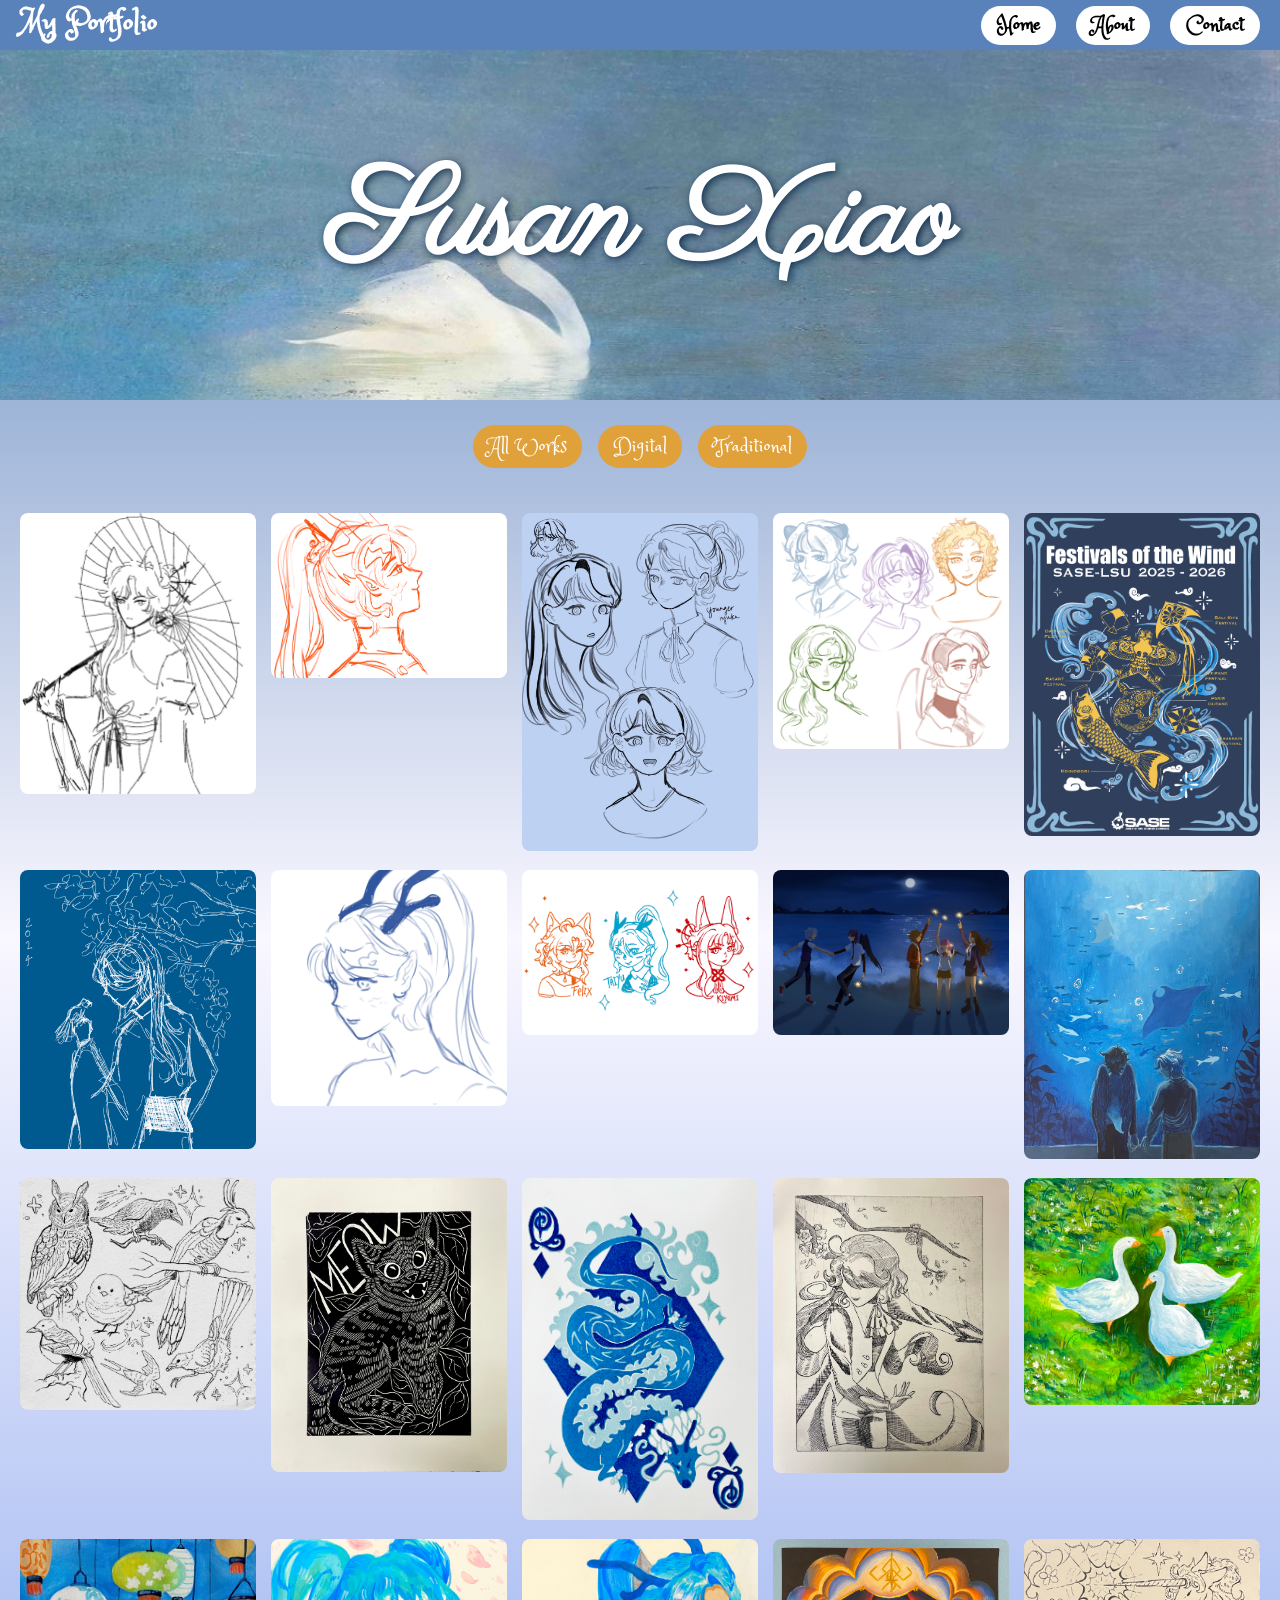
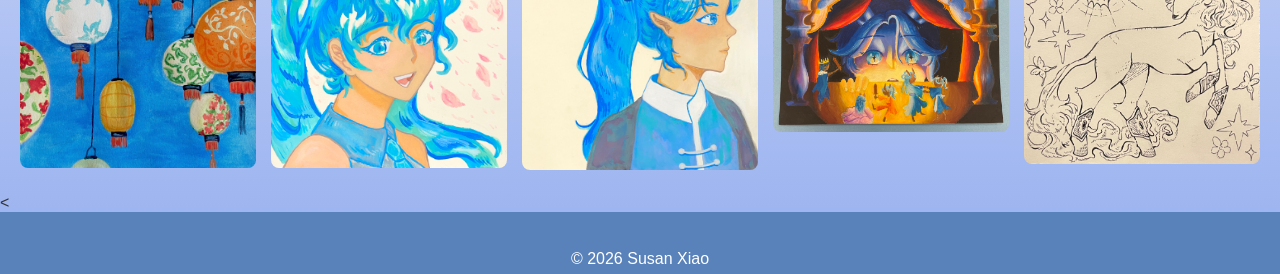
==== index.html @ 870fe25b "asdf" ====
<!doctype html>
<html class="no-js" lang="en">

<head>
  <meta charset="utf-8">
  <title>Responsive Layouts</title>
  <meta name="description" content="This site will serve as the hub for many sub responsive layouts">
  <meta name="viewport" content="width=device-width, initial-scale=1">

  <meta property="og:title" content="">
  <meta property="og:type" content="">
  <meta property="og:url" content="">
  <meta property="og:image" content="">

  <link rel="manifest" href="site.webmanifest">
  <link rel="icon" href="icon.png">

  <link rel="stylesheet" href="css/normalize.css">
  <link rel="stylesheet" href="css/main.css">

  <meta name="theme-color" content="#fafafa">
  <link rel="preconnect" href="https://fonts.googleapis.com">
  <link rel="preconnect" href="https://fonts.gstatic.com" crossorigin>
  <link href="https://fonts.googleapis.com/css2?family=Dr+Sugiyama&family=Fleur+De+Leah&family=MonteCarlo&family=Parisienne&family=Princess+Sofia&family=Stalemate&display=swap" rel="stylesheet">
</head>

<body>
  <div class="top-bar">
    <nav>
      <h1>My Portfolio</h1>
      <ul>
        <li><a href="index.html">Home</a></li>
        <li><a href="about.html">About</a></li>
        <li><a href="contact.html">Contact</a></li>
      </ul>
    </nav>
  </div>

  <header class="hero">
    <div class="hero-text">
      <h2>Susan Xiao</h2>
    </div>
  </header>

  <section class="filters">
    <button onclick="filterSelection('all')">All Works</button>
    <button onclick="filterSelection('digital')">Digital</button>
    <button onclick="filterSelection('traditional')">Traditional</button>
  </section>

  <section class="gallery">

  <div class="art digital">
    <button class="art-btn" onclick="openModal(this.querySelector('img'))" aria-label="View Kiyomi, Digital Illustration, 2024">    
    <img 
      src="img/kiyomi.jpg" 
      onclick="openModal(this)"
      data-title="Kiyomi"
      data-year="2024"
      data-medium="Digital Illustration - Sketch"
      alt="">
    </button>
  </div>


  <div class="art digital">
    <button class="art-btn" onclick="openModal(this.querySelector('img'))" aria-label="View Taiyu, Digital Illustration, 2025"> 
    <img 
      src="img/taiyured.JPG" 
      onclick="openModal(this)"
      data-title="Taiyu (Red)"
      data-year="2025"
      data-medium="Digital Illustration - Sketch"
      alt="">
    </button>
  </div>

  <div class="art digital">
    <button class="art-btn" onclick="openModal(this.querySelector('img'))" aria-label="View Ryuka, Digital Illustration, 2025">
    <img 
      src="img/ryuka.JPG" 
      onclick="openModal(this)"
      data-title="Ryuka"
      data-year="2025"
      data-medium="Digital Illustration - Character Design"
      alt="">
    </button>
  </div>

  <div class="art digital">
    <button class="art-btn" onclick="openModal(this.querySelector('img'))" aria-label="View Troubled, Digital Illustration, 2026">
    <img 
      src="img/troubled.JPG" 
      onclick="openModal(this)"
      data-title="Troubled"
      data-year="2026"
      data-medium="Digital Illustration - Character Design"
      alt="">
    </button>
  </div>

  <div class="art digital">
    <button class="art-btn" onclick="openModal(this.querySelector('img'))" aria-label="View SASE Tshirt, Digital Illustration, 2026">
    <img 
      src="img/sase.jpg" 
      onclick="openModal(this)"
      data-title="SASE Tshirt"
      data-year="2026"
      data-medium="Digital Illustration - Shirt Design"
      alt="">
    </button>
  </div>

  <div class="art digital">
  <button class="art-btn" onclick="openModal(this.querySelector('img'))" aria-label="View Taiyu (Blue), Digital Illustration, 2024">
    <img 
      src="img/taiyubluesketch.jpg" 
      onclick="openModal(this)"
      data-title="Taiyu (Blue)"
      data-year="2024"
      data-medium="Digital Illustration - Sketch"
      alt="">
    </button>
  </div>

  <div class="art digital">
    <button class="art-btn" onclick="openModal(this.querySelector('img'))" aria-label="View Wandering, Digital Illustration, 2026">
    <img 
      src="img/taiyusketch.jpg" 
      onclick="openModal(this)"
      data-title="Wandering"
      data-year="2026"
      data-medium="Digital Illustration - Sketch"
      alt="">
    </button>
  </div>

  <div class="art digital">
    <button class="art-btn" onclick="openModal(this.querySelector('img'))" aria-label="View Duty Bound Trio, Digital Illustration, 2025">
    <img 
      src="img/dutyboundtrio.JPG" 
      onclick="openModal(this)"
      data-title="Duty Bound Trio"
      data-year="2025"
      data-medium="Digital Illustration - Tshirt Design"
      alt="">
    </button>
  </div>

  <div class="art digital">
    <button class="art-btn" onclick="openModal(this.querySelector('img'))" aria-label="View A Night to Remember, Digital Illustration, 2023">
    <img 
      src="img/troubledbeach.JPG" 
      onclick="openModal(this)"
      data-title="A Night to Remember"
      data-year="2023"
      data-medium="Digital Illustration"
      alt="">
    </button>
  </div>

  <div class="art traditional">
    <button class="art-btn" onclick="openModal(this.querySelector('img'))" aria-label="View Aquarium, Guoache, 2023">
    <img 
      src="img/aquarium.jpg" 
      onclick="openModal(this)"
      data-title="Aquarium"
      data-year="2023"
      data-medium="Guoache"
      alt="">
    </button>
  </div>

  <div class="art traditional">
    <button class="art-btn" onclick="openModal(this.querySelector('img'))" aria-label="View Birdies, Pen and Ink, 2026">
    <img 
      src="img/birdie.JPG" 
      onclick="openModal(this)"
      data-title="Birdies"
      data-year="2026"
      data-medium="Pen and Ink"
      alt="">
    </button>
  </div>

  <div class="art traditional">
    <button class="art-btn" onclick="openModal(this.querySelector('img'))" aria-label="View Mr. Meow, Printmaking, 2025">
    <img 
      src="img/cat.jpg" 
      onclick="openModal(this)"
      data-title="Mr. Meow"
      data-year="2025"
      data-medium="Printmaking"
      alt="">
      </button>
  </div>

  <div class="art traditional">
    <button class="art-btn" onclick="openModal(this.querySelector('img'))" aria-label="View Queen's Companion, Printmaking, 2025">
    <img 
      src="img/dragoncard.png" 
      onclick="openModal(this)"
      data-title="Queen's Companion"
      data-year="2025"
      data-medium="Printmaking"
      alt="">
    </button>
  </div>

  <div class="art traditional">
  <button class="art-btn" onclick="openModal(this.querySelector('img'))" aria-label="View End of a Performance, Printmaking, 2025">
    <img 
      src="img/furina.jpg" 
      onclick="openModal(this)"
      data-title="End of a Performance"
      data-year="2025"
      data-medium="Printmaking"
      alt="">
    </button>
  </div>

  <div class="art traditional">
  <button class="art-btn" onclick="openModal(this.querySelector('img'))" aria-label="View Meadow Trio, Guoache, 2026">
    <img 
      src="img/geese.jpg" 
      onclick="openModal(this)"
      data-title="Meadow Trio"
      data-year="2026"
      data-medium="Guoache"
      alt="">
    </button>
  </div>

  <div class="art traditional">
  <button class="art-btn" onclick="openModal(this.querySelector('img'))" aria-label="View Hanging Lanterns, Guoache, 2026">
   <img 
      src="img/lanterns.PNG" 
      onclick="openModal(this)"
      data-title="Hanging Lanterns"
      data-year="2026"
      data-medium="Guoache"
      alt="">
    </button>
  </div>

  <div class="art traditional">
    <button class="art-btn" onclick="openModal(this.querySelector('img'))" aria-label="View MIKU, Guoache, 2026">
    <img 
      src="img/miku.JPG" 
      onclick="openModal(this)"
      data-title="MIKU"
      data-year="2026"
      data-medium="Guoache"
      alt="">
    </button>
  </div>

  <div class="art traditional">
    <button class="art-btn" onclick="openModal(this.querySelector('img'))" aria-label="View Little Prince, Guoache, 2026">
    <img 
      src="img/taiyu.JPG" 
      onclick="openModal(this)"
      data-title="Little Prince"
      data-year="2026"
      data-medium="Guoache"
      alt="">
      </button>
  </div>

  <div class="art traditional">
    <button class="art-btn" onclick="openModal(this.querySelector('img'))" aria-label="View The Family, Oil Pastels, 2023">
    <img 
      src="img/taiyustage.JPG" 
      onclick="openModal(this)"
      data-title="The Family"
      data-year="2023"
      data-medium="Oil Pastels"
      alt="">
    </button>
  </div>

  <div class="art traditional">
  <button class="art-btn" onclick="openModal(this.querySelector('img'))" aria-label="View Unicrown, Pen and Ink, 2026">
    
    <img 
      src="img/unicorn.JPG" 
      onclick="openModal(this)"
      data-title="Unicrown"
      data-year="2026"
      data-medium="Pen and Ink"
      alt="">
    </button>
  </div>
</section>

<<div id="lightbox">
  <div id="lightbox-content" onclick="event.stopPropagation()">

    <!-- Close button -->
    <span id="close-btn" onclick="closeModal()">×</span>

    <!-- Left arrow -->
    <span class="arrow left" onclick="changeImage(-1)">❮</span>

    <!-- Image -->
    <img id="lightbox-img">

    <!-- Right arrow -->
    <span class="arrow right" onclick="changeImage(1)">❯</span>

    <!-- Caption -->
    <div id="lightbox-caption">
      <h3 id="caption-title"></h3>
      <p id="caption-year"></p>
      <p id="caption-medium"></p>
    </div>

  </div>
</div>

<footer>
  <p>© 2026 Susan Xiao</p>
</footer>

  <script src="js/main.js"></script>
</body>
---- css/main.css ----
lightbox:root {
  --blue: #1e3a8a;
  --light-blue: #3b82f6;
  --yellow: #facc15;
  --white: #ffffff;
}

.top-bar {
  height: 50px;
  background: #5982ba;
  display: flex;
  align-items: center;
  padding: 0 20px;
}

body {
  margin: 0;
  font-family: Arial, sans-serif;
  color: #333;

  background: linear-gradient(
    to bottom,
    #5982ba,
    #f9f7ff,
    #97b0ef
  );
}

.hero {
  background-image: url("../img/hero3.jpg");
  background-position: center;
  background-repeat: no-repeat;
  background-size: cover;
  position: relative;
  height: 350px;
}

.hero.small {
  padding: 40px 20px;
}

.hero-text {
  position: absolute;
  top: 50%;
  left: 50%;
  transform: translate(-50%, -50%);
  text-align: center;
  color: white;
}

.hero-text h2 {
  font-size: 125px;
  font-family: "Parisienne", cursive;
  margin: 0;
  text-shadow: 2px 2px 8px rgba(5, 34, 67, 0.884);
}

/* Nav */
nav {
  display: flex;
  justify-content: space-between;
  align-items: center;
  width: 100%;
}

nav h1 {
  color: white;
  font-size: 30px;
  margin: 0;
  font-family: "Princess Sofia", cursive;

}

nav ul {
  list-style: none;
  display: flex;
  gap: 20px;
  margin: 0;
  padding: 0;
  font-family: "Princess Sofia", cursive;
  font-size: 20px;

}

nav a {
  display: inline-block;
  padding: 8px 16px;
  background: white;
  color: black;
  text-decoration: none;
  font-weight: bold;
  border-radius: 25px; /* rounded edges */
  transition: all 0.3s ease;
}

/* Hover animation */
nav a:hover {
  background: var(--light-blue);
  color: white;
  transform: translateY(-2px); /* slight lift effect */
  box-shadow: 0 4px 10px rgba(0,0,0,0.2);
}

nav a:active {
  transform: translateY(0);
  box-shadow: 0 2px 5px rgba(0,0,0,0.2);
}

.gallery {
  display: grid;
  grid-template-columns: repeat(auto-fit, minmax(200px, 1fr));
  padding: 20px;
  gap: 15px;
}

.gallery img {
  width: 100%;
  border-radius: 8px;
  cursor: pointer;
  transition: transform 0.3s;
}

.gallery img:hover {
  transform: scale(1.05);
}

/* Filters */
.filters {
  text-align: center;
  margin: 20px; 
  font-family: "Princess Sofia", cursive;
  font-size: 20px;
}

.filters button {
  background: rgb(224, 161, 59);
  color: white;
  border: none;
  padding: 10px 15px;
  margin: 5px;
  cursor: pointer;
  border-radius: 25px;

  /* ADD THESE */
  transition: all 0.3s ease;
}

.filters button:hover {
  background: var(--yellow);
  color: black;
  transform: translateY(-2px); /* lift */
  box-shadow: 0 4px 10px rgba(0,0,0,0.2);
}

.filters button:active {
  transform: translateY(0);
  box-shadow: 0 2px 5px rgba(0,0,0,0.2);
}


#lightbox {
  display: none;
  position: fixed;
  z-index: 9999; /* 🔥 IMPORTANT */
  background: rgba(0,0,0,0.9);
  top: 0;
  left: 0;
  width: 100%;
  height: 100%;
  justify-content: center;
  align-items: center;
}

#lightbox-content {
  display: flex;              /* 🔥 makes side-by-side */
  flex-direction: row;
  align-items: center;
  justify-content: center;
  gap: 40px;

  max-width: 90%;
  max-height: 90%;
  margin: auto;
}

/* Image side */
#lightbox img {
  max-width: 60vw;           /* give image more priority */
  max-height: 80vh;
  object-fit: contain;
  border-radius: 10px;
}

#lightbox-caption {
  max-width: 300px;
  text-align: left;
  color: white;
  font-family: "Princess Sofia", cursive;
}

#lightbox-caption {
  border-left: 2px solid rgba(255,255,255,0.3);
  padding-left: 20px;
}


#lightbox-caption h3 {
  font-size: 32px;
  margin-bottom: 10px;
}

#lightbox-caption p {
  font-size: 18px;
  margin: 5px 0;
  opacity: 0.85;
}

#lightbox img {
  max-width: 80%;
}

#lightbox-content {
  animation: fadeIn 0.3s ease;
}

@keyframes fadeIn {
  from { opacity: 0; transform: scale(0.95); }
  to { opacity: 1; transform: scale(1); }
}

/* Content */
.content {
  padding: 20px;
}

/* Form */
form {
  display: flex;
  flex-direction: column;
  max-width: 400px;
}

input, textarea {
  margin-bottom: 10px;
  padding: 10px;
}

button {
  background: white;
  border: none;
  padding: 10px;
}

.art {
  opacity: 0;
  transform: translateY(40px);
  transition: opacity 0.6s ease, transform 0.6s ease;
}

.art.show {
  opacity: 1;
  transform: translateY(0);
}

.art-btn {
  background: none;
  border: none;
  padding: 0;
  cursor: pointer;
  width: 100%;
}

.art-btn img {
  width: 100%;
  display: block;
}

footer {
  background: #5982ba;
  color: white;
  border-top: 2px solid #5982ba;
  height: 20px; 
  padding: 20px;
  text-align: center;
}

@media (max-width: 768px) {
  #lightbox-content {
    flex-direction: column;  /* stack again on mobile */
    text-align: center;
  }

  #lightbox-caption {
    max-width: 90%;
    text-align: center;
  }

  #lightbox img {
    max-width: 90%;
    max-height: 60vh;
  }
}

/* Close button */
#close-btn {
  position: absolute;
  top: 20px;
  right: 30px;
  font-size: 40px;
  color: white;
  cursor: pointer;
  z-index: 10000;
}

/* Arrows */
.arrow {
  position: absolute;
  top: 50%;
  transform: translateY(-50%);
  font-size: 50px;
  color: white;
  cursor: pointer;
  user-select: none;
  padding: 10px;
}

.arrow.left {
  left: 20px;
}

.arrow.right {
  right: 20px;
}

/* Hover effect */
.arrow:hover, #close-btn:hover {
  color: var(--yellow);
}
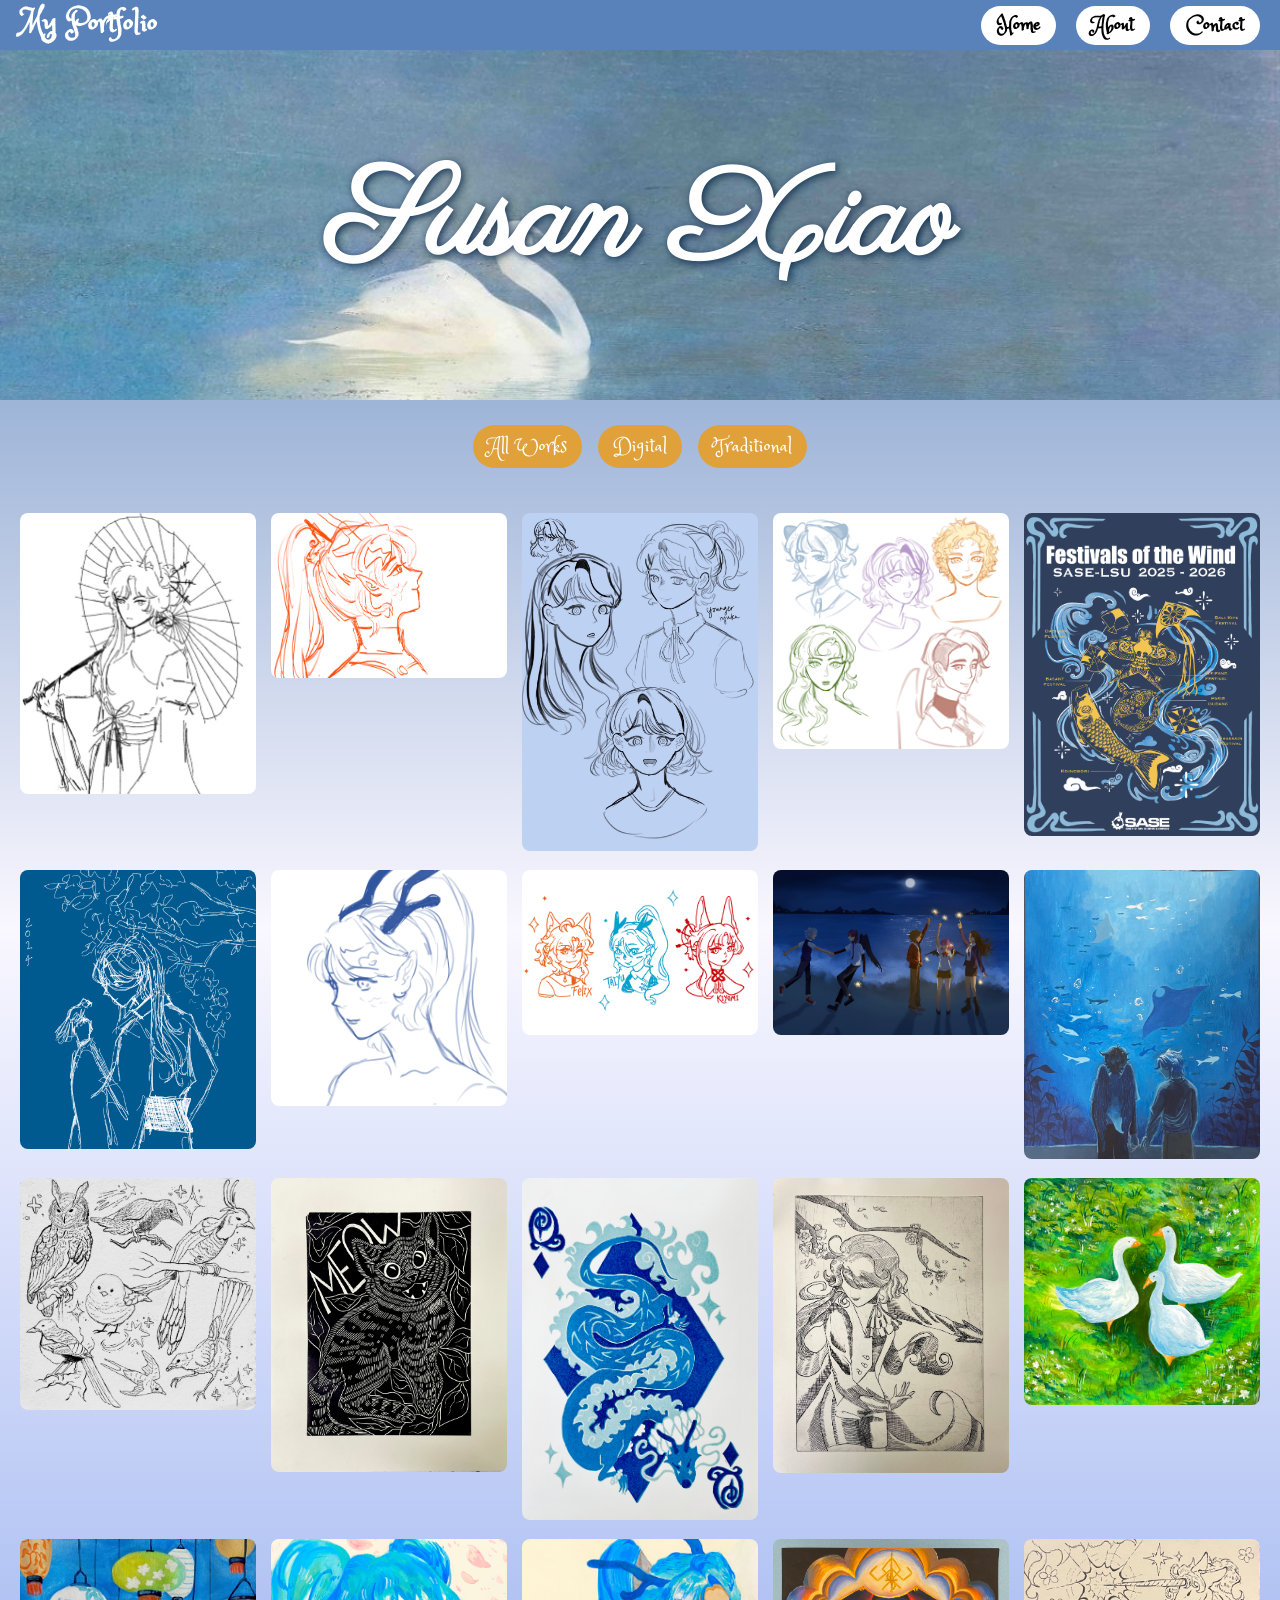
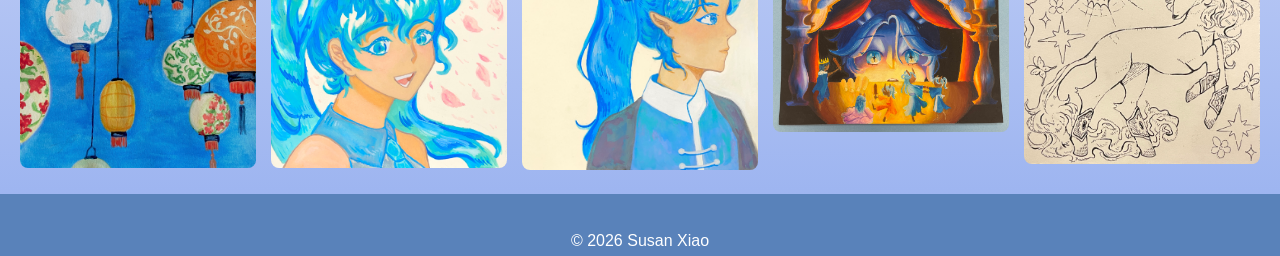
==== commit 357e4ac4: "ac" ====
--- a/index.html
+++ b/index.html
@@ -51,10 +51,9 @@
   <section class="gallery">
 
   <div class="art digital">
-    <button class="art-btn" onclick="openModal(this.querySelector('img'))" aria-label="View Kiyomi, Digital Illustration, 2024">    
+    <button class="art-btn"  aria-label="View Kiyomi, Digital Illustration, 2024">    
     <img 
       src="img/kiyomi.jpg" 
-      onclick="openModal(this)"
       data-title="Kiyomi"
       data-year="2024"
       data-medium="Digital Illustration - Sketch"
@@ -64,10 +63,9 @@
 
 
   <div class="art digital">
-    <button class="art-btn" onclick="openModal(this.querySelector('img'))" aria-label="View Taiyu, Digital Illustration, 2025"> 
+    <button class="art-btn" aria-label="View Taiyu, Digital Illustration, 2025"> 
     <img 
       src="img/taiyured.JPG" 
-      onclick="openModal(this)"
       data-title="Taiyu (Red)"
       data-year="2025"
       data-medium="Digital Illustration - Sketch"
@@ -76,10 +74,9 @@
   </div>
 
   <div class="art digital">
-    <button class="art-btn" onclick="openModal(this.querySelector('img'))" aria-label="View Ryuka, Digital Illustration, 2025">
+    <button class="art-btn" aria-label="View Ryuka, Digital Illustration, 2025">
     <img 
       src="img/ryuka.JPG" 
-      onclick="openModal(this)"
       data-title="Ryuka"
       data-year="2025"
       data-medium="Digital Illustration - Character Design"
@@ -88,10 +85,9 @@
   </div>
 
   <div class="art digital">
-    <button class="art-btn" onclick="openModal(this.querySelector('img'))" aria-label="View Troubled, Digital Illustration, 2026">
+    <button class="art-btn" aria-label="View Troubled, Digital Illustration, 2026">
     <img 
       src="img/troubled.JPG" 
-      onclick="openModal(this)"
       data-title="Troubled"
       data-year="2026"
       data-medium="Digital Illustration - Character Design"
@@ -100,10 +96,9 @@
   </div>
 
   <div class="art digital">
-    <button class="art-btn" onclick="openModal(this.querySelector('img'))" aria-label="View SASE Tshirt, Digital Illustration, 2026">
+    <button class="art-btn" aria-label="View SASE Tshirt, Digital Illustration, 2026">
     <img 
       src="img/sase.jpg" 
-      onclick="openModal(this)"
       data-title="SASE Tshirt"
       data-year="2026"
       data-medium="Digital Illustration - Shirt Design"
@@ -112,10 +107,9 @@
   </div>
 
   <div class="art digital">
-  <button class="art-btn" onclick="openModal(this.querySelector('img'))" aria-label="View Taiyu (Blue), Digital Illustration, 2024">
+  <button class="art-btn" aria-label="View Taiyu (Blue), Digital Illustration, 2024">
     <img 
       src="img/taiyubluesketch.jpg" 
-      onclick="openModal(this)"
       data-title="Taiyu (Blue)"
       data-year="2024"
       data-medium="Digital Illustration - Sketch"
@@ -124,10 +118,9 @@
   </div>
 
   <div class="art digital">
-    <button class="art-btn" onclick="openModal(this.querySelector('img'))" aria-label="View Wandering, Digital Illustration, 2026">
+    <button class="art-btn" aria-label="View Wandering, Digital Illustration, 2026">
     <img 
       src="img/taiyusketch.jpg" 
-      onclick="openModal(this)"
       data-title="Wandering"
       data-year="2026"
       data-medium="Digital Illustration - Sketch"
@@ -136,10 +129,9 @@
   </div>
 
   <div class="art digital">
-    <button class="art-btn" onclick="openModal(this.querySelector('img'))" aria-label="View Duty Bound Trio, Digital Illustration, 2025">
+    <button class="art-btn" aria-label="View Duty Bound Trio, Digital Illustration, 2025">
     <img 
       src="img/dutyboundtrio.JPG" 
-      onclick="openModal(this)"
       data-title="Duty Bound Trio"
       data-year="2025"
       data-medium="Digital Illustration - Tshirt Design"
@@ -148,10 +140,9 @@
   </div>
 
   <div class="art digital">
-    <button class="art-btn" onclick="openModal(this.querySelector('img'))" aria-label="View A Night to Remember, Digital Illustration, 2023">
+    <button class="art-btn" aria-label="View A Night to Remember, Digital Illustration, 2023">
     <img 
       src="img/troubledbeach.JPG" 
-      onclick="openModal(this)"
       data-title="A Night to Remember"
       data-year="2023"
       data-medium="Digital Illustration"
@@ -160,10 +151,9 @@
   </div>
 
   <div class="art traditional">
-    <button class="art-btn" onclick="openModal(this.querySelector('img'))" aria-label="View Aquarium, Guoache, 2023">
+    <button class="art-btn" aria-label="View Aquarium, Guoache, 2023">
     <img 
       src="img/aquarium.jpg" 
-      onclick="openModal(this)"
       data-title="Aquarium"
       data-year="2023"
       data-medium="Guoache"
@@ -172,10 +162,9 @@
   </div>
 
   <div class="art traditional">
-    <button class="art-btn" onclick="openModal(this.querySelector('img'))" aria-label="View Birdies, Pen and Ink, 2026">
+    <button class="art-btn"  aria-label="View Birdies, Pen and Ink, 2026">
     <img 
       src="img/birdie.JPG" 
-      onclick="openModal(this)"
       data-title="Birdies"
       data-year="2026"
       data-medium="Pen and Ink"
@@ -184,10 +173,9 @@
   </div>
 
   <div class="art traditional">
-    <button class="art-btn" onclick="openModal(this.querySelector('img'))" aria-label="View Mr. Meow, Printmaking, 2025">
+    <button class="art-btn"  aria-label="View Mr. Meow, Printmaking, 2025">
     <img 
       src="img/cat.jpg" 
-      onclick="openModal(this)"
       data-title="Mr. Meow"
       data-year="2025"
       data-medium="Printmaking"
@@ -196,10 +184,9 @@
   </div>
 
   <div class="art traditional">
-    <button class="art-btn" onclick="openModal(this.querySelector('img'))" aria-label="View Queen's Companion, Printmaking, 2025">
+    <button class="art-btn"  aria-label="View Queen's Companion, Printmaking, 2025">
     <img 
       src="img/dragoncard.png" 
-      onclick="openModal(this)"
       data-title="Queen's Companion"
       data-year="2025"
       data-medium="Printmaking"
@@ -208,10 +195,9 @@
   </div>
 
   <div class="art traditional">
-  <button class="art-btn" onclick="openModal(this.querySelector('img'))" aria-label="View End of a Performance, Printmaking, 2025">
+  <button class="art-btn"  aria-label="View End of a Performance, Printmaking, 2025">
     <img 
       src="img/furina.jpg" 
-      onclick="openModal(this)"
       data-title="End of a Performance"
       data-year="2025"
       data-medium="Printmaking"
@@ -220,10 +206,9 @@
   </div>
 
   <div class="art traditional">
-  <button class="art-btn" onclick="openModal(this.querySelector('img'))" aria-label="View Meadow Trio, Guoache, 2026">
+  <button class="art-btn"  aria-label="View Meadow Trio, Guoache, 2026">
     <img 
       src="img/geese.jpg" 
-      onclick="openModal(this)"
       data-title="Meadow Trio"
       data-year="2026"
       data-medium="Guoache"
@@ -232,10 +217,9 @@
   </div>
 
   <div class="art traditional">
-  <button class="art-btn" onclick="openModal(this.querySelector('img'))" aria-label="View Hanging Lanterns, Guoache, 2026">
+  <button class="art-btn"  aria-label="View Hanging Lanterns, Guoache, 2026">
    <img 
       src="img/lanterns.PNG" 
-      onclick="openModal(this)"
       data-title="Hanging Lanterns"
       data-year="2026"
       data-medium="Guoache"
@@ -244,10 +228,9 @@
   </div>
 
   <div class="art traditional">
-    <button class="art-btn" onclick="openModal(this.querySelector('img'))" aria-label="View MIKU, Guoache, 2026">
+    <button class="art-btn"  aria-label="View MIKU, Guoache, 2026">
     <img 
       src="img/miku.JPG" 
-      onclick="openModal(this)"
       data-title="MIKU"
       data-year="2026"
       data-medium="Guoache"
@@ -256,10 +239,9 @@
   </div>
 
   <div class="art traditional">
-    <button class="art-btn" onclick="openModal(this.querySelector('img'))" aria-label="View Little Prince, Guoache, 2026">
+    <button class="art-btn"  aria-label="View Little Prince, Guoache, 2026">
     <img 
       src="img/taiyu.JPG" 
-      onclick="openModal(this)"
       data-title="Little Prince"
       data-year="2026"
       data-medium="Guoache"
@@ -268,10 +250,9 @@
   </div>
 
   <div class="art traditional">
-    <button class="art-btn" onclick="openModal(this.querySelector('img'))" aria-label="View The Family, Oil Pastels, 2023">
+    <button class="art-btn" aria-label="View The Family, Oil Pastels, 2023">
     <img 
       src="img/taiyustage.JPG" 
-      onclick="openModal(this)"
       data-title="The Family"
       data-year="2023"
       data-medium="Oil Pastels"
@@ -280,11 +261,10 @@
   </div>
 
   <div class="art traditional">
-  <button class="art-btn" onclick="openModal(this.querySelector('img'))" aria-label="View Unicrown, Pen and Ink, 2026">
+  <button class="art-btn" aria-label="View Unicrown, Pen and Ink, 2026">
     
     <img 
       src="img/unicorn.JPG" 
-      onclick="openModal(this)"
       data-title="Unicrown"
       data-year="2026"
       data-medium="Pen and Ink"
@@ -293,21 +273,20 @@
   </div>
 </section>
 
-<<div id="lightbox">
+<div id="lightbox">
   <div id="lightbox-content" onclick="event.stopPropagation()">
 
     <!-- Close button -->
-    <span id="close-btn" onclick="closeModal()">×</span>
+  <button id="close-btn" aria-label="Close lightbox">×</button>
 
     <!-- Left arrow -->
-    <span class="arrow left" onclick="changeImage(-1)">❮</span>
+<button class="arrow left" aria-label="Previous image">❮</button>
 
     <!-- Image -->
     <img id="lightbox-img">
 
     <!-- Right arrow -->
-    <span class="arrow right" onclick="changeImage(1)">❯</span>
-
+<button class="arrow right" aria-label="Next image">❯</button>
     <!-- Caption -->
     <div id="lightbox-caption">
       <h3 id="caption-title"></h3>
--- a/css/main.css
+++ b/css/main.css
@@ -302,37 +302,75 @@
 }
 
 /* Close button */
+/* =========================
+   CLOSE BUTTON (X)
+   ========================= */
+
 #close-btn {
-  position: absolute;
+  position: fixed;
   top: 20px;
   right: 30px;
+
+  background: transparent;
+  border: none;
+  box-shadow: none;
+
+  color: white;
   font-size: 40px;
-  color: white;
-  cursor: pointer;
-  z-index: 10000;
-}
-
-/* Arrows */
+  cursor: pointer;
+  z-index: 10002;
+
+  transition: color 0.2s ease;
+}
+
+/* hover effect */
+#close-btn:hover {
+  color: var(--yellow);
+}
+
+/* keyboard accessibility */
+#close-btn:focus-visible {
+  outline: 2px solid var(--yellow);
+  border-radius: 6px;
+}
+
+/* =========================
+   LIGHTBOX ARROWS (SIDES)
+   ========================= */
+
 .arrow {
-  position: absolute;
+  position: fixed;        /* key change */
   top: 50%;
   transform: translateY(-50%);
-  font-size: 50px;
-  color: white;
+  z-index: 10001;
+
+  background: transparent;
+  border: none;
+  box-shadow: none;
+
+  color: white;
+  font-size: 60px;
   cursor: pointer;
   user-select: none;
-  padding: 10px;
-}
-
+}
+
+/* left side */
 .arrow.left {
   left: 20px;
 }
 
+/* right side */
 .arrow.right {
   right: 20px;
 }
 
-/* Hover effect */
-.arrow:hover, #close-btn:hover {
+/* hover effect */
+.arrow:hover {
   color: var(--yellow);
+}
+
+/* keyboard focus */
+.arrow:focus-visible {
+  outline: 2px solid var(--yellow);
+  border-radius: 6px;
 }
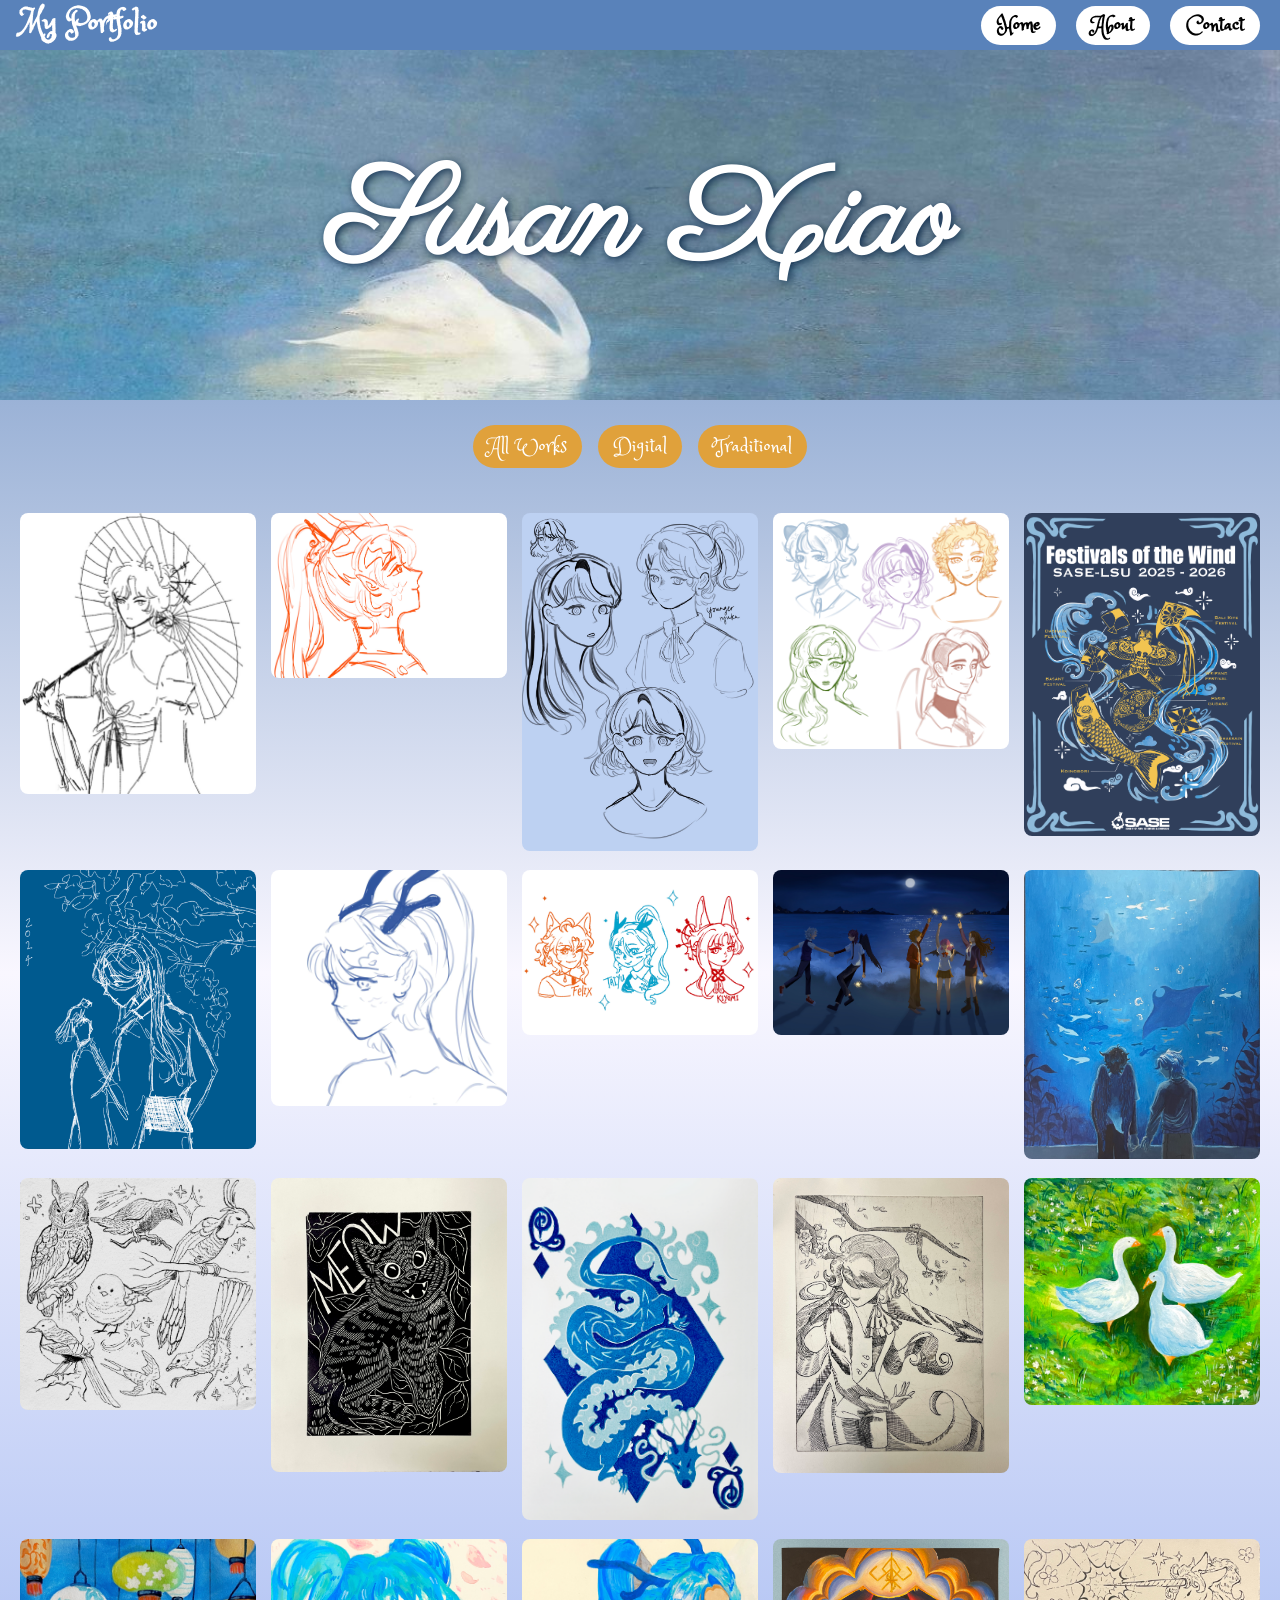
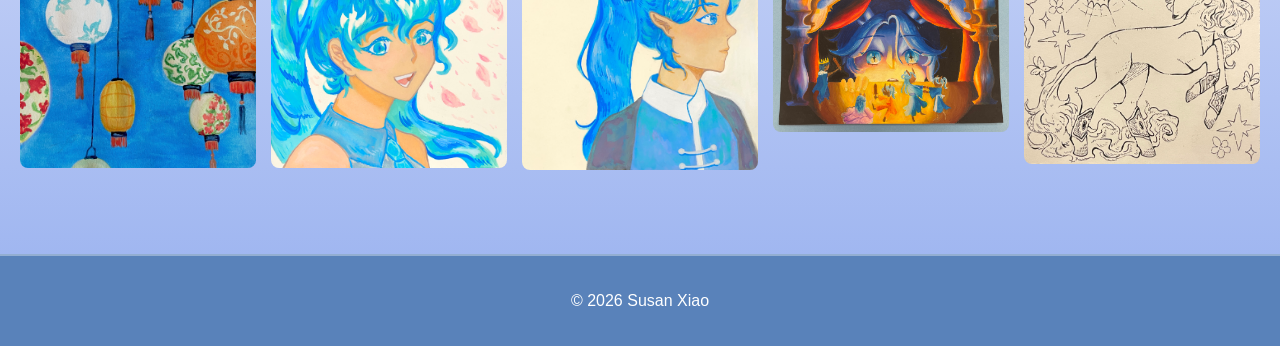
==== commit 45c27f29: "asdfg" ====
--- a/index.html
+++ b/index.html
@@ -21,7 +21,7 @@
   <meta name="theme-color" content="#fafafa">
   <link rel="preconnect" href="https://fonts.googleapis.com">
   <link rel="preconnect" href="https://fonts.gstatic.com" crossorigin>
-  <link href="https://fonts.googleapis.com/css2?family=Dr+Sugiyama&family=Fleur+De+Leah&family=MonteCarlo&family=Parisienne&family=Princess+Sofia&family=Stalemate&display=swap" rel="stylesheet">
+  <link href="https://fonts.googleapis.com/css2?family=Dr+Sugiyama&family=Fleur+De+Leah&family=MonteCarlo&family=Noto+Nastaliq+Urdu:wght@400..700&family=Parisienne&family=Princess+Sofia&family=Stalemate&display=swap" rel="stylesheet">
 </head>
 
 <body>
--- a/css/main.css
+++ b/css/main.css
@@ -278,10 +278,11 @@
 footer {
   background: #5982ba;
   color: white;
-  border-top: 2px solid #5982ba;
-  height: 20px; 
+  border-top: 2px solid rgba(255,255,255,0.35);
   padding: 20px;
   text-align: center;
+  font-family: Arial, sans-serif;
+  margin-top: 60px;
 }
 
 @media (max-width: 768px) {
@@ -373,4 +374,83 @@
 .arrow:focus-visible {
   outline: 2px solid var(--yellow);
   border-radius: 6px;
+}
+
+/* =========================
+   ABOUT ME BOX (CARD STYLE)
+   ========================= */
+
+.content {
+  max-width: 800px;
+  margin: 60px auto;
+  padding: 40px;
+  background: white;
+  border-radius: 20px;
+  box-shadow: 0 10px 30px rgba(0,0,0,0.15);
+  text-align: center;
+}
+
+
+/* Replace lists with centered text blocks */
+.content ul {
+  list-style: none;
+  padding: 0;
+  margin: 0;
+}
+
+
+.fun-facts {
+  margin-bottom: 10px;   /* overrides big spacing */
+  line-height: 1.8;      /* keeps it readable but tight */
+}
+.content {
+  max-width: 800px;
+  margin: 60px auto;
+  padding: 40px;
+  background: white;
+  border-radius: 20px;
+  box-shadow: 0 10px 30px rgba(0,0,0,0.15);
+  text-align: center;
+}
+
+/* Headings */
+.content h2,
+.content h3 {
+  font-family: "Parisienne", cursive;
+}
+
+/* Main title */
+.content h2 {
+  font-size: 50px;
+  margin-bottom: 20px;
+}
+
+/* Section titles */
+.content h3 {
+  font-size: 40px;
+  margin-top: 30px;
+  margin-bottom: 10px;
+}
+
+/* Body text */
+.content p,
+.content li {
+  font-family: "Noto Nastaliq Urdu", serif;
+  font-size: 20px;
+  line-height: 1.6;
+}
+
+/* spacing */
+.content p {
+  margin-bottom: 20px;
+}
+
+.content ul {
+  list-style: none;
+  padding: 0;
+  margin: 0;
+}
+
+.content li {
+  margin-bottom: 10px;
 }
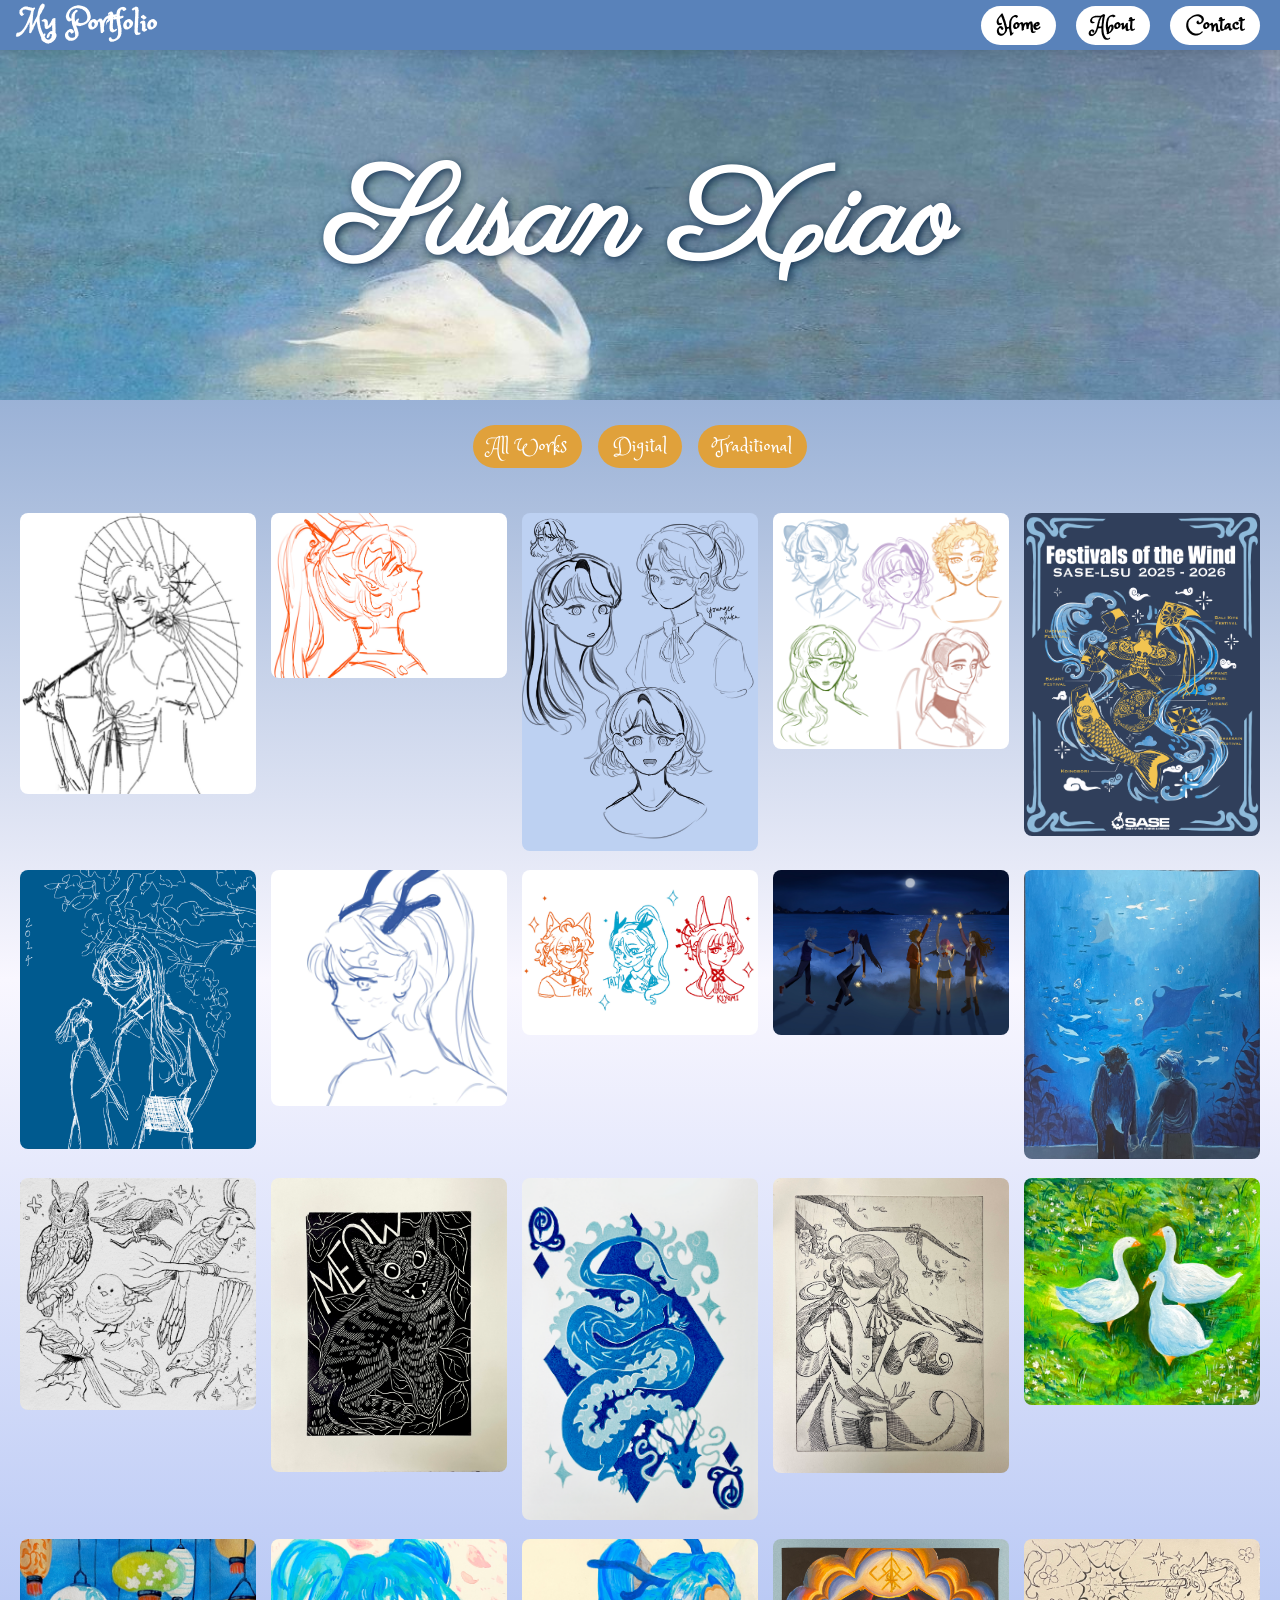
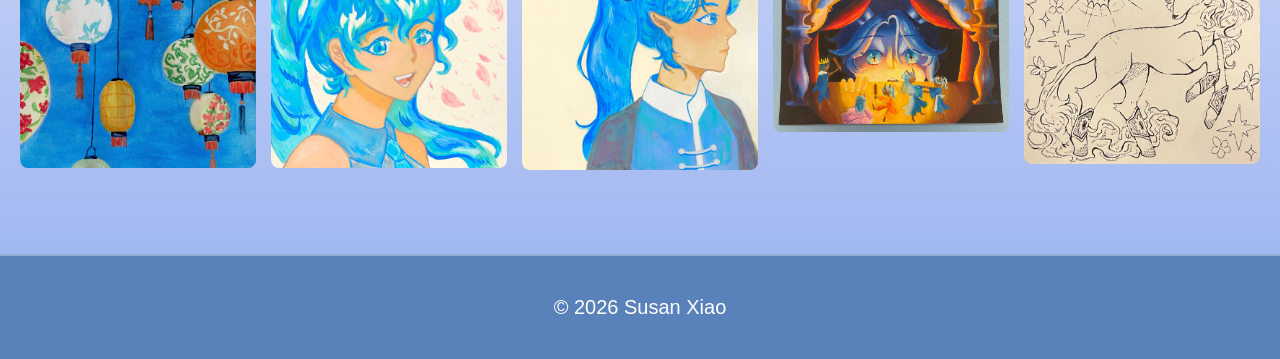
==== commit 249d8ac7: "new" ====
--- a/index.html
+++ b/index.html
@@ -28,6 +28,8 @@
   <div class="top-bar">
     <nav>
       <h1>My Portfolio</h1>
+ 
+  </button>
       <ul>
         <li><a href="index.html">Home</a></li>
         <li><a href="about.html">About</a></li>
--- a/css/main.css
+++ b/css/main.css
@@ -11,6 +11,20 @@
   display: flex;
   align-items: center;
   padding: 0 20px;
+
+  position: sticky;
+  top: 0;
+  z-index: 10000;
+
+  /* keeps it solid while scrolling */
+  background: #5982ba;
+    box-shadow: 0 4px 12px rgba(0, 0, 0, 0.15);
+
+}
+
+.top-bar.hide {
+  transform: translateY(-100%);
+  transition: transform 0.3s ease;
 }
 
 body {
@@ -283,6 +297,7 @@
   text-align: center;
   font-family: Arial, sans-serif;
   margin-top: 60px;
+  font-size: 20px;
 }
 
 @media (max-width: 768px) {
@@ -453,4 +468,293 @@
 
 .content li {
   margin-bottom: 10px;
-}+}
+
+.contact-layout {
+  display: flex;
+  justify-content: space-between;
+  align-items: flex-start;
+  max-width: 1000px;
+  margin: 60px auto;
+  padding: 40px;
+  gap: 60px;
+}
+
+/* LEFT SIDE (social) */
+.contact-social {
+  flex: 1;
+  text-align: left;
+}
+
+.contact-social h2 {
+  font-family: "Parisienne", cursive;
+  font-size: 40px;
+  margin-bottom: 20px;
+}
+
+.contact-social a {
+  display: block;
+  padding: 14px 20px;
+  margin-bottom: 16px;
+
+  background: white;
+  border-radius: 20px;
+
+  text-decoration: none;
+  color: #333;
+  font-size: 18px;
+  font-family: "Princess Sofia", cursive;
+
+  box-shadow: 0 8px 18px rgba(0,0,0,0.12);
+
+  position: relative;
+
+  /* floating animation */
+  animation: floatCard 4s ease-in-out infinite;
+
+  transition: all 0.3s ease;
+}
+
+/* stagger the float so they move independently */
+.contact-social a:nth-child(2) {
+  animation-delay: 0.5s;
+}
+
+.contact-social a:nth-child(3) {
+  animation-delay: 1s;
+}
+
+/* hover effect (stronger lift + glow) */
+.contact-social a:hover {
+  transform: translateY(-6px) scale(1.03);
+  background: #3b82f6;
+  color: white;
+  box-shadow: 0 12px 25px rgba(59,130,246,0.35);
+}
+
+/* RIGHT SIDE (form) */
+.contact-form {
+  flex: 1;
+
+  /* glass effect */
+  background: rgba(255, 255, 255, 0.25);
+  backdrop-filter: blur(12px);
+  -webkit-backdrop-filter: blur(12px);
+  border: 1px solid rgba(255, 255, 255, 0.3);
+
+  padding: 30px;
+  border-radius: 20px;
+
+  box-shadow: 0 10px 30px rgba(0,0,0,0.15);
+}
+
+@keyframes floatCard {
+  0% { transform: translateY(0px); }
+  50% { transform: translateY(-6px); }
+  100% { transform: translateY(0px); }
+}
+
+
+.contact-form form {
+  display: flex;
+  flex-direction: column;
+}
+
+.contact-form input,
+.contact-form textarea {
+  margin-bottom: 15px;
+  padding: 10px;
+  font-size: 16px;
+}
+
+.contact-form button {
+  background: #5982ba;
+  color: white;
+  border: none;
+  padding: 12px;
+  cursor: pointer;
+  border-radius: 8px;
+
+  transition: all 0.15s ease;
+
+  /* gives depth */
+}
+
+/* hover (slight lift) */
+.contact-form button:hover {
+  background: #3b82f6;
+  transform: translateY(-2px);
+  box-shadow: 0 7px 0 #2563eb;
+}
+
+/* click/press effect */
+.contact-form button:active {
+  transform: translateY(3px);
+  box-shadow: 0 2px 0 #2563eb;
+    transition: all 0.05s ease;
+
+}
+
+.contact-form button:hover {
+  background: #3b82f6;
+}
+
+.popup {
+  position: fixed;
+  inset: 0;
+  display: flex;
+  justify-content: center;
+  align-items: center;
+
+  /* 🔥 blue gradient overlay */
+  background: radial-gradient(
+    circle at center,
+    rgba(59,130,246,0.25),
+    rgba(30,58,138,0.6)
+  );
+
+  z-index: 99999;
+
+  opacity: 0;
+  pointer-events: none;
+  transition: opacity 0.4s ease;
+    backdrop-filter: blur(6px);
+
+}
+
+/* visible */
+.popup:not(.hidden) {
+  opacity: 1;
+  pointer-events: auto;
+}
+
+.popup:not(.hidden) {
+  animation: blueGlow 6s ease-in-out infinite alternate;
+}
+
+@keyframes blueGlow {
+  0% {
+    background: radial-gradient(
+      circle at 40% 40%,
+      rgba(59,130,246,0.25),
+      rgba(30,58,138,0.6)
+    );
+  }
+  100% {
+    background: radial-gradient(
+      circle at 60% 60%,
+      rgba(96,165,250,0.3),
+      rgba(30,58,138,0.7)
+    );
+  }
+}
+
+.popup.hidden {
+  opacity: 0;
+  pointer-events: none;
+}
+
+.popup-card button {
+  background: #5982ba;
+  color: white;
+  border: none;
+  padding: 10px 16px;
+  border-radius: 8px;
+  cursor: pointer;
+
+  transition: all 0.15s ease;
+
+  /* subtle depth */
+}
+
+/* hover = slight lift + brighter */
+.popup-card button:hover {
+  background: #3b82f6;
+  transform: translateY(-2px);
+}
+
+/* click = press down */
+.popup-card button:active {
+  transform: translateY(2px);
+}
+
+.popup-card {
+  background: rgba(255, 255, 255, 0.25);
+  backdrop-filter: blur(12px);
+  -webkit-backdrop-filter: blur(12px);
+
+  border: 1px solid rgba(255,255,255,0.3);
+
+  padding: 30px 40px;
+  border-radius: 20px;
+  text-align: center;
+
+  color: white;
+  box-shadow: 0 10px 30px rgba(0,0,0,0.2);
+
+  transform: translateY(20px);
+  opacity: 0;
+
+  animation: popupFloat 4s ease-in-out infinite;
+  transition: all 0.3s ease;
+}
+
+/* when popup is visible */
+.popup:not(.hidden) .popup-card {
+  transform: translateY(0);
+  opacity: 1;
+}
+
+@keyframes popupFloat {
+  0%   { transform: translateY(0px); }
+  50%  { transform: translateY(-10px); }
+  100% { transform: translateY(0px); }
+}
+
+.contact-form button {
+  position: relative;
+  overflow: hidden; /* required for ripple */
+}
+
+/* ripple circle */
+.contact-form button .ripple {
+  position: absolute;
+  border-radius: 50%;
+  transform: scale(0);
+  background: rgba(255, 255, 255, 0.6);
+  animation: rippleEffect 0.6s linear;
+  pointer-events: none;
+}
+
+@keyframes rippleEffect {
+  to {
+    transform: scale(4);
+    opacity: 0;
+  }
+}
+
+/* spinner */
+.button-loading {
+  pointer-events: none;
+  opacity: 0.8;
+}
+
+.button-loading::after {
+  content: "";
+  width: 18px;
+  height: 18px;
+  border: 3px solid white;
+  border-top-color: transparent;
+  border-radius: 50%;
+  display: inline-block;
+  margin-left: 10px;
+  animation: spin 0.6s linear infinite;
+  vertical-align: middle;
+}
+
+@keyframes spin {
+  to {
+    transform: rotate(360deg);
+  }
+}
+
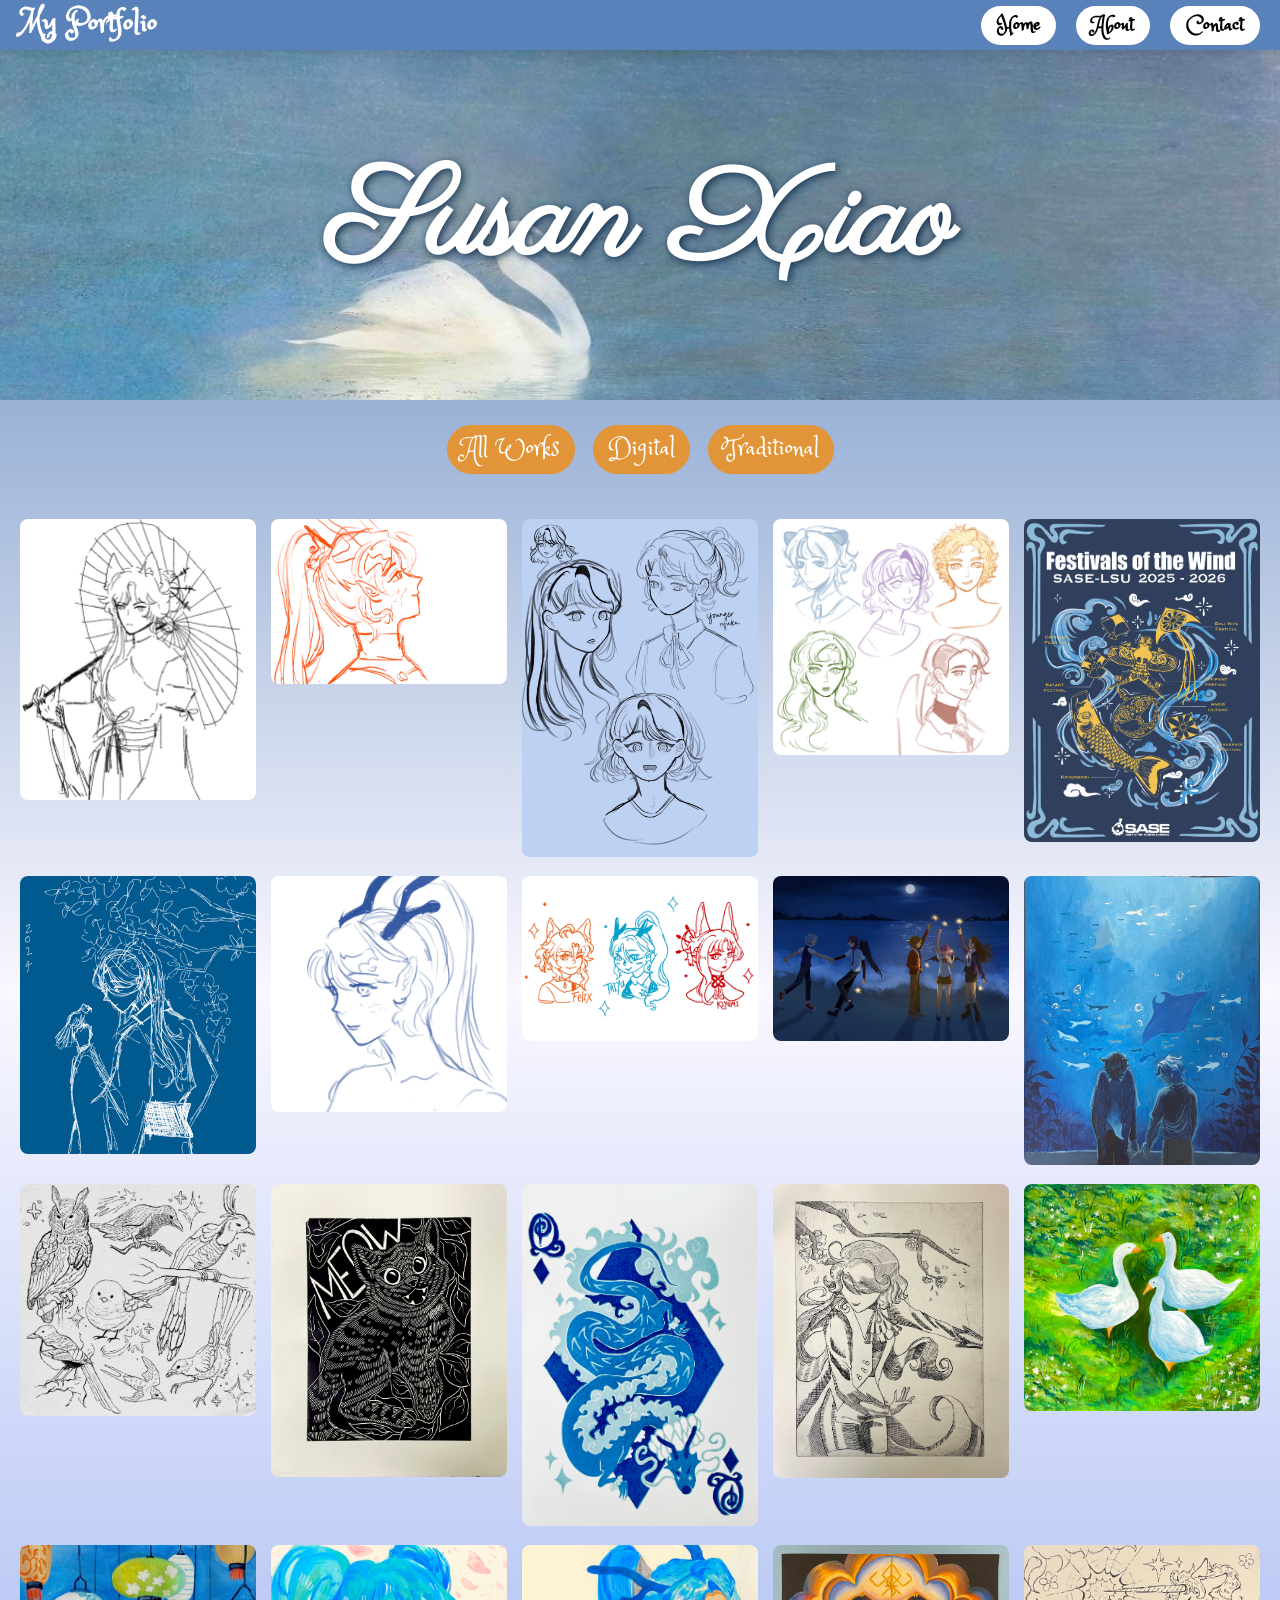
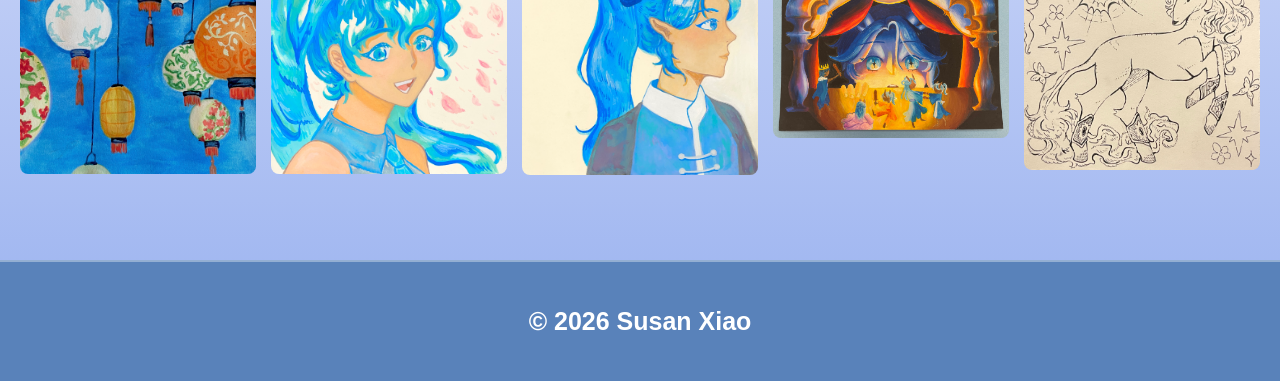
==== commit 099f43d0: "sg" ====
--- a/index.html
+++ b/index.html
@@ -3,8 +3,8 @@
 
 <head>
   <meta charset="utf-8">
-  <title>Responsive Layouts</title>
-  <meta name="description" content="This site will serve as the hub for many sub responsive layouts">
+  <title>Art Portfolio Website</title>
+  <meta name="description" content="This site is  an art portfolio showcasing personal artwork over the recent years.">
   <meta name="viewport" content="width=device-width, initial-scale=1">
 
   <meta property="og:title" content="">
@@ -13,7 +13,7 @@
   <meta property="og:image" content="">
 
   <link rel="manifest" href="site.webmanifest">
-  <link rel="icon" href="icon.png">
+  <link rel="icon" href="img/icon.png">
 
   <link rel="stylesheet" href="css/normalize.css">
   <link rel="stylesheet" href="css/main.css">
--- a/css/main.css
+++ b/css/main.css
@@ -143,11 +143,11 @@
   text-align: center;
   margin: 20px; 
   font-family: "Princess Sofia", cursive;
-  font-size: 20px;
+  font-size: 25px;
 }
 
 .filters button {
-  background: rgb(224, 161, 59);
+  background: rgb(225, 149, 56);
   color: white;
   border: none;
   padding: 10px 15px;
@@ -297,7 +297,8 @@
   text-align: center;
   font-family: Arial, sans-serif;
   margin-top: 60px;
-  font-size: 20px;
+  font-size: 25px;
+  font-weight: bold;
 }
 
 @media (max-width: 768px) {
@@ -576,6 +577,8 @@
   border-radius: 8px;
 
   transition: all 0.15s ease;
+  font-weight: bold; 
+  font-size: 20px; 
 
   /* gives depth */
 }
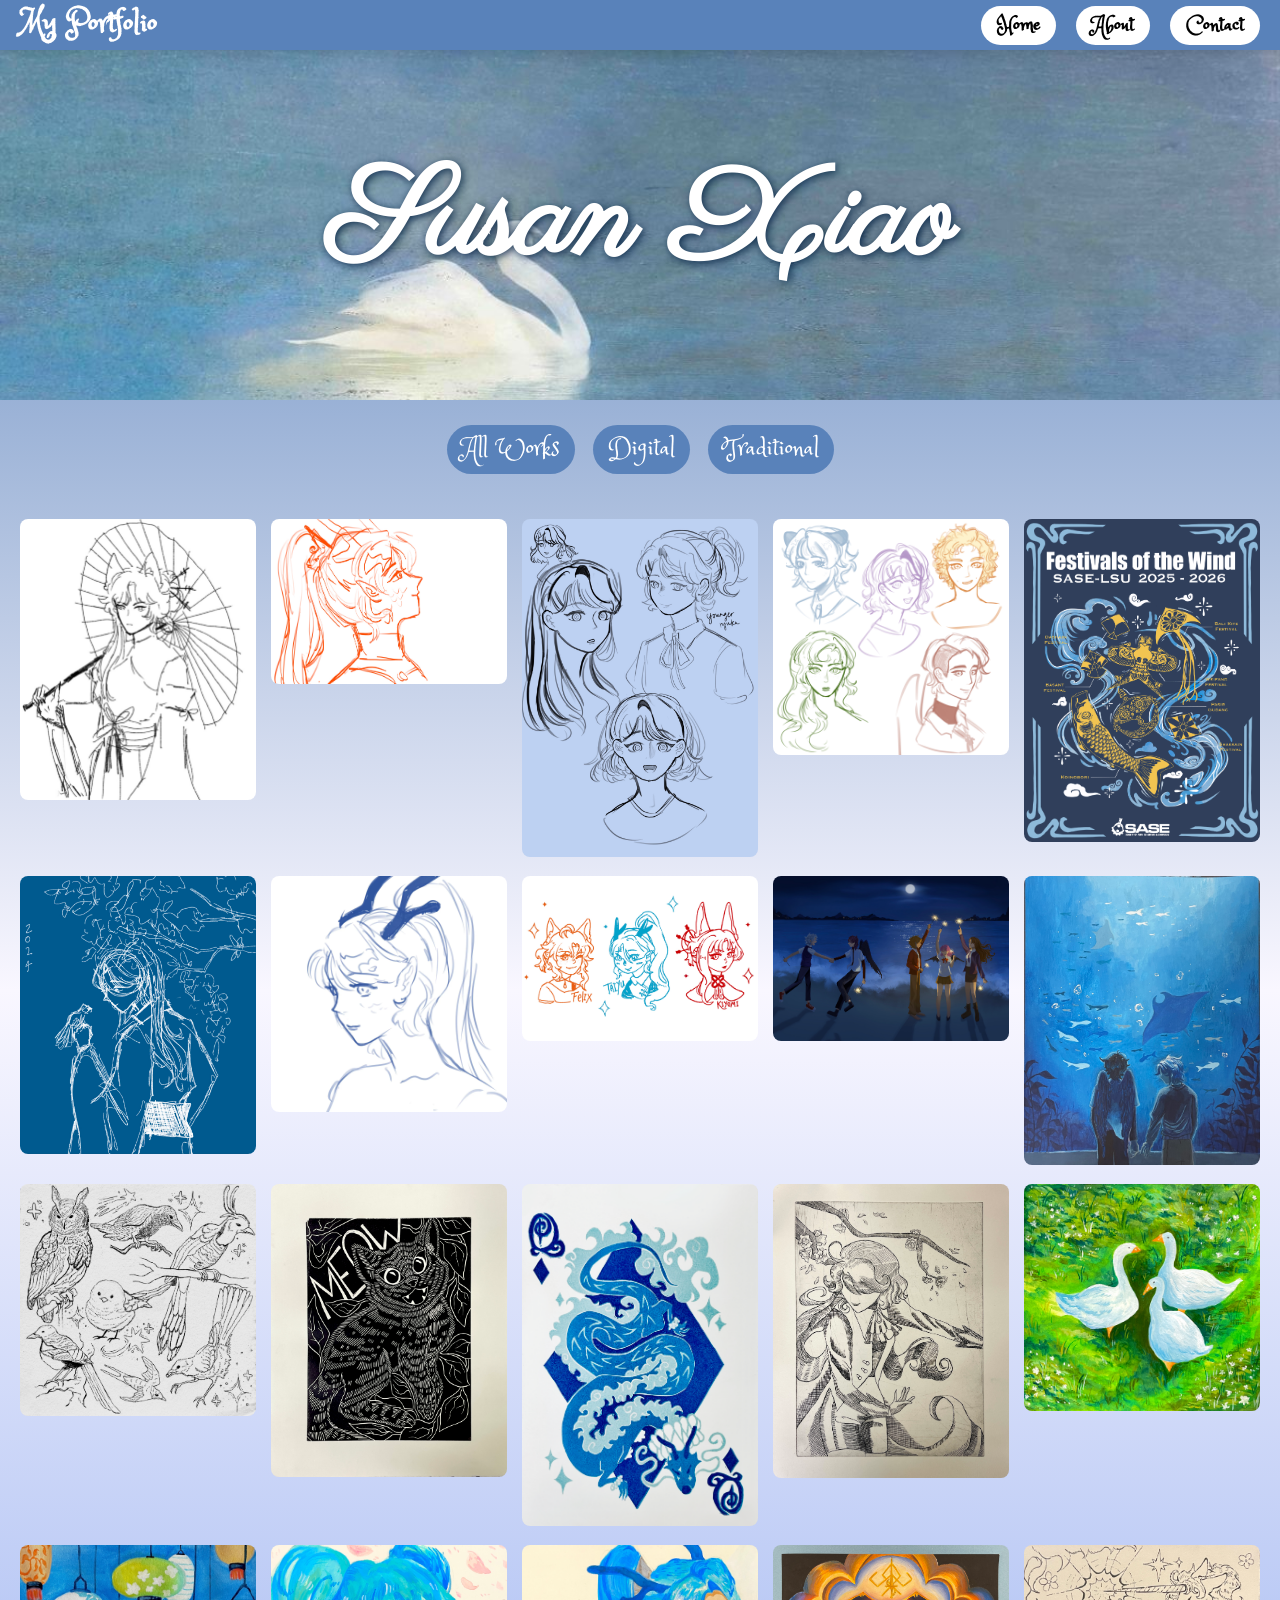
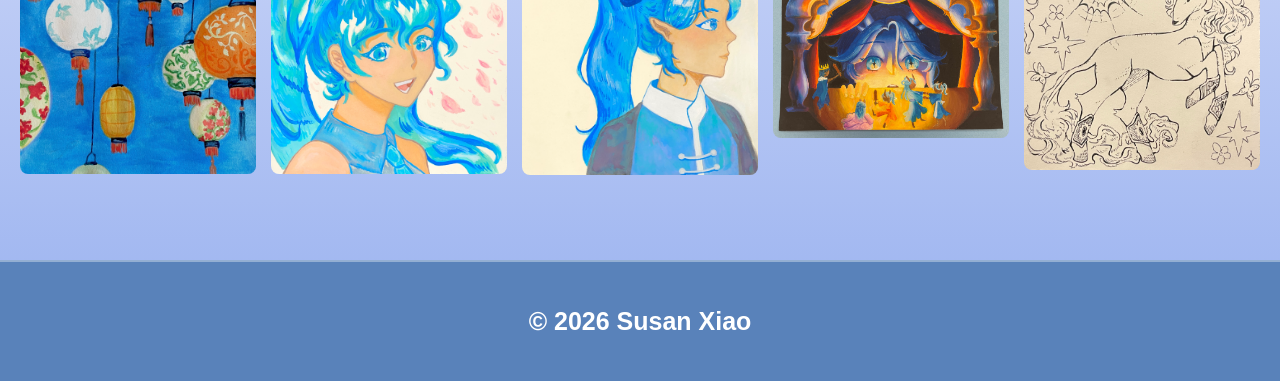
==== commit 50c35dd8: "changes" ====
--- a/index.html
+++ b/index.html
@@ -25,55 +25,55 @@
 </head>
 
 <body>
-  <div class="top-bar">
-    <nav>
-      <h1>My Portfolio</h1>
+<div class="top-bar">
+<nav>
+<h1>My Portfolio</h1>
  
-  </button>
-      <ul>
-        <li><a href="index.html">Home</a></li>
-        <li><a href="about.html">About</a></li>
-        <li><a href="contact.html">Contact</a></li>
-      </ul>
-    </nav>
-  </div>
-
-  <header class="hero">
-    <div class="hero-text">
-      <h2>Susan Xiao</h2>
-    </div>
-  </header>
-
-  <section class="filters">
-    <button onclick="filterSelection('all')">All Works</button>
-    <button onclick="filterSelection('digital')">Digital</button>
-    <button onclick="filterSelection('traditional')">Traditional</button>
-  </section>
-
-  <section class="gallery">
-
-  <div class="art digital">
-    <button class="art-btn"  aria-label="View Kiyomi, Digital Illustration, 2024">    
-    <img 
-      src="img/kiyomi.jpg" 
-      data-title="Kiyomi"
-      data-year="2024"
-      data-medium="Digital Illustration - Sketch"
-      alt="">
-    </button>
-  </div>
-
-
-  <div class="art digital">
-    <button class="art-btn" aria-label="View Taiyu, Digital Illustration, 2025"> 
-    <img 
-      src="img/taiyured.JPG" 
-      data-title="Taiyu (Red)"
-      data-year="2025"
-      data-medium="Digital Illustration - Sketch"
-      alt="">
-    </button>
-  </div>
+</button>
+<ul>
+<li><a href="index.html">Home</a></li>
+<li><a href="about.html">About</a></li>
+<li><a href="contact.html">Contact</a></li>
+</ul>
+</nav>
+</div>
+
+<header class="hero">
+<div class="hero-text">
+<h2>Susan Xiao</h2>
+</div>
+</header>
+
+<section class="filters">
+<button onclick="filterSelection('all')">All Works</button>
+<button onclick="filterSelection('digital')">Digital</button>
+<button onclick="filterSelection('traditional')">Traditional</button>
+</section>
+
+<section class="gallery">
+
+<div class="art digital">
+<button class="art-btn"  aria-label="View Kiyomi, Digital Illustration, 2024">    
+<img 
+src="img/kiyomi.jpg" 
+data-title="Kiyomi"
+data-year="2024"
+data-medium="Digital Illustration - Sketch"
+alt="">
+</button>
+</div>
+
+
+<div class="art digital">
+<button class="art-btn" aria-label="View Taiyu, Digital Illustration, 2025"> 
+<img 
+src="img/taiyured.JPG" 
+data-title="Taiyu (Red)"
+data-year="2025"
+data-medium="Digital Illustration - Sketch"
+alt="">
+</button>
+</div>
 
   <div class="art digital">
     <button class="art-btn" aria-label="View Ryuka, Digital Illustration, 2025">
@@ -285,13 +285,13 @@
 <button class="arrow left" aria-label="Previous image">❮</button>
 
     <!-- Image -->
-    <img id="lightbox-img">
+    <img id="lightbox-img" alt="">
 
     <!-- Right arrow -->
 <button class="arrow right" aria-label="Next image">❯</button>
     <!-- Caption -->
     <div id="lightbox-caption">
-      <h3 id="caption-title"></h3>
+      <h3 id="caption-title">Title</h3>
       <p id="caption-year"></p>
       <p id="caption-medium"></p>
     </div>
--- a/css/main.css
+++ b/css/main.css
@@ -147,7 +147,7 @@
 }
 
 .filters button {
-  background: rgb(225, 149, 56);
+  background: #5982ba;
   color: white;
   border: none;
   padding: 10px 15px;
@@ -159,9 +159,14 @@
   transition: all 0.3s ease;
 }
 
+.filters button.active {
+  background: white;
+  color: #5982ba;
+}
+
 .filters button:hover {
   background: var(--yellow);
-  color: black;
+  color: rgb(0, 0, 0);
   transform: translateY(-2px); /* lift */
   box-shadow: 0 4px 10px rgba(0,0,0,0.2);
 }
